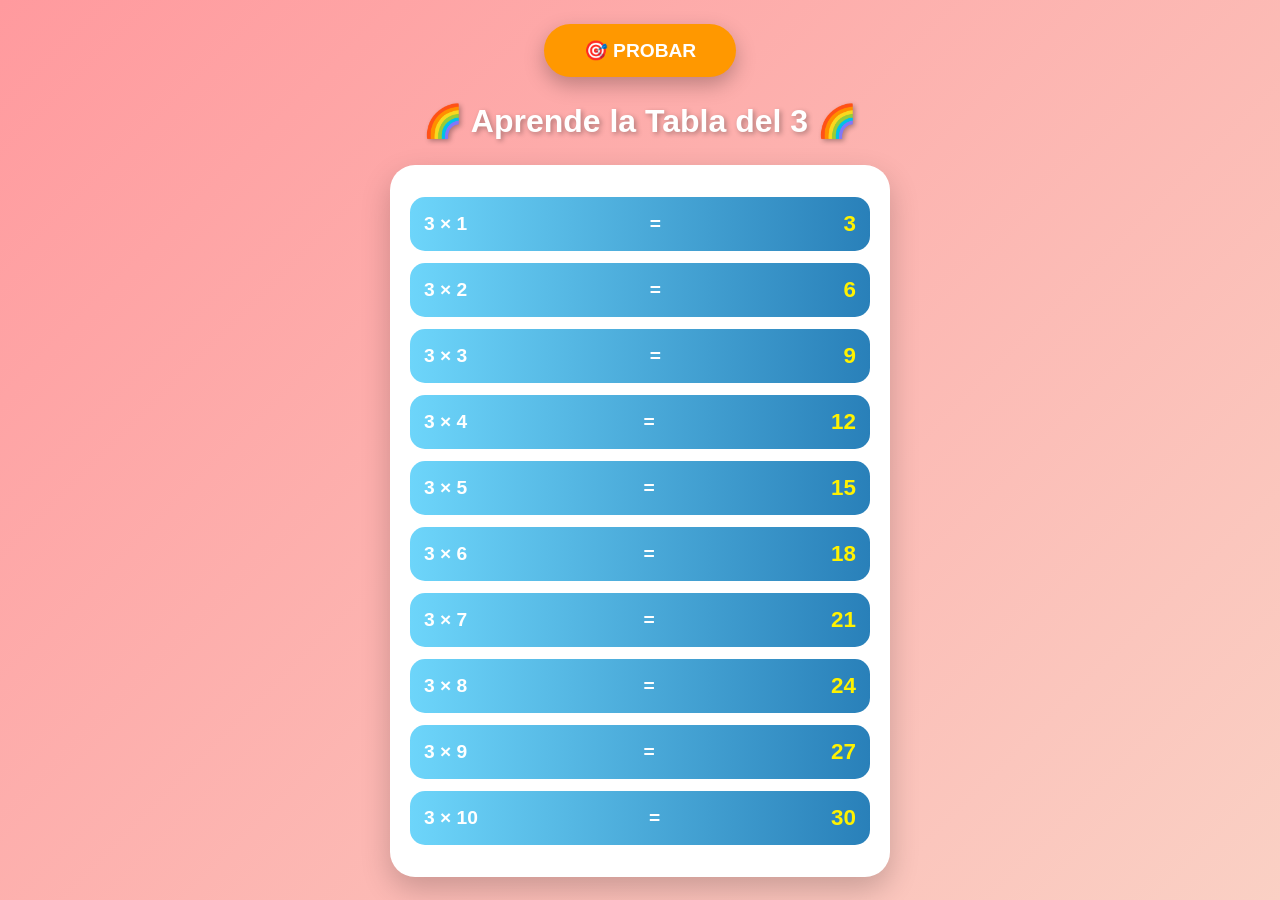
==== tablas/multiplicar.html @ d69b07de "Documentos base de proyecto TABLAS" ====
<!DOCTYPE html>
<html lang="es">
<head>
    <meta charset="UTF-8">
    <meta name="viewport" content="width=device-width, initial-scale=1.0">
    <title>Tabla del 3</title>
    <link rel="stylesheet" href="multiplicar.css">
</head>
<body>

    <div class="contenedor">

        <button class="btn-probar">🎯 PROBAR</button>

        <h1>🌈 Aprende la Tabla del 3 🌈</h1>

        <div class="tarjeta">

            <div class="fila">
                <span>3 × 1</span>
                <span>=</span>
                <strong>3</strong>
            </div>

            <div class="fila">
                <span>3 × 2</span>
                <span>=</span>
                <strong>6</strong>
            </div>

            <div class="fila">
                <span>3 × 3</span>
                <span>=</span>
                <strong>9</strong>
            </div>

            <div class="fila">
                <span>3 × 4</span>
                <span>=</span>
                <strong>12</strong>
            </div>

            <div class="fila">
                <span>3 × 5</span>
                <span>=</span>
                <strong>15</strong>
            </div>

            <div class="fila">
                <span>3 × 6</span>
                <span>=</span>
                <strong>18</strong>
            </div>

            <div class="fila">
                <span>3 × 7</span>
                <span>=</span>
                <strong>21</strong>
            </div>

            <div class="fila">
                <span>3 × 8</span>
                <span>=</span>
                <strong>24</strong>
            </div>

            <div class="fila">
                <span>3 × 9</span>
                <span>=</span>
                <strong>27</strong>
            </div>

            <div class="fila">
                <span>3 × 10</span>
                <span>=</span>
                <strong>30</strong>
            </div>

        </div>

    </div>

</body>
</html>
---- tablas/multiplicar.css ----
*{
    margin:0;
    padding:0;
    box-sizing:border-box;
}

body{
    font-family:Arial, Helvetica, sans-serif;
    min-height:100vh;
    display:flex;
    justify-content:center;
    align-items:center;
    padding:20px;
    background:linear-gradient(135deg,#ff9a9e,#fad0c4,#fbc2eb,#a1c4fd,#c2ffd8);
    background-size:400% 400%;
    animation:fondo 10s ease infinite;
}

@keyframes fondo{
    0%{
        background-position:0% 50%;
    }
    50%{
        background-position:100% 50%;
    }
    100%{
        background-position:0% 50%;
    }
}

.contenedor{
    width:100%;
    max-width:500px;
    text-align:center;
}

.btn-probar{
    background:#ff9800;
    color:white;
    border:none;
    padding:15px 40px;
    border-radius:40px;
    font-size:1.2rem;
    font-weight:bold;
    cursor:pointer;
    margin-bottom:25px;
    box-shadow:0 8px 20px rgba(0,0,0,.25);
    animation:rebote 1.5s infinite;
    transition:.3s;
}

.btn-probar:hover{
    transform:scale(1.1);
    background:#ff5722;
}

@keyframes rebote{

    0%,100%{
        transform:translateY(0);
    }

    50%{
        transform:translateY(-10px);
    }

}

h1{
    color:white;
    margin-bottom:25px;
    text-shadow:2px 2px 5px rgba(0,0,0,.3);
    animation:aparecer 1s;
}

@keyframes aparecer{

    from{
        opacity:0;
        transform:translateY(-30px);
    }

    to{
        opacity:1;
        transform:translateY(0);
    }

}

.tarjeta{

    background:white;
    border-radius:25px;
    padding:20px;
    box-shadow:0 12px 30px rgba(0,0,0,.2);

}

.fila{

    display:flex;
    justify-content:space-between;
    align-items:center;
    margin:12px 0;
    padding:14px;
    border-radius:15px;
    background:linear-gradient(90deg,#6dd5fa,#2980b9);
    color:white;
    font-size:1.2rem;
    font-weight:bold;
    transition:.3s;

}

.fila:hover{

    transform:scale(1.05) rotate(-1deg);
    background:linear-gradient(90deg,#ffb347,#ffcc33);

}

strong{

    font-size:1.4rem;
    color:#fff200;

}

@media (max-width:600px){

    h1{
        font-size:1.8rem;
    }

    .fila{
        font-size:1rem;
        padding:12px;
    }

    .btn-probar{
        width:100%;
        font-size:1.1rem;
    }

}
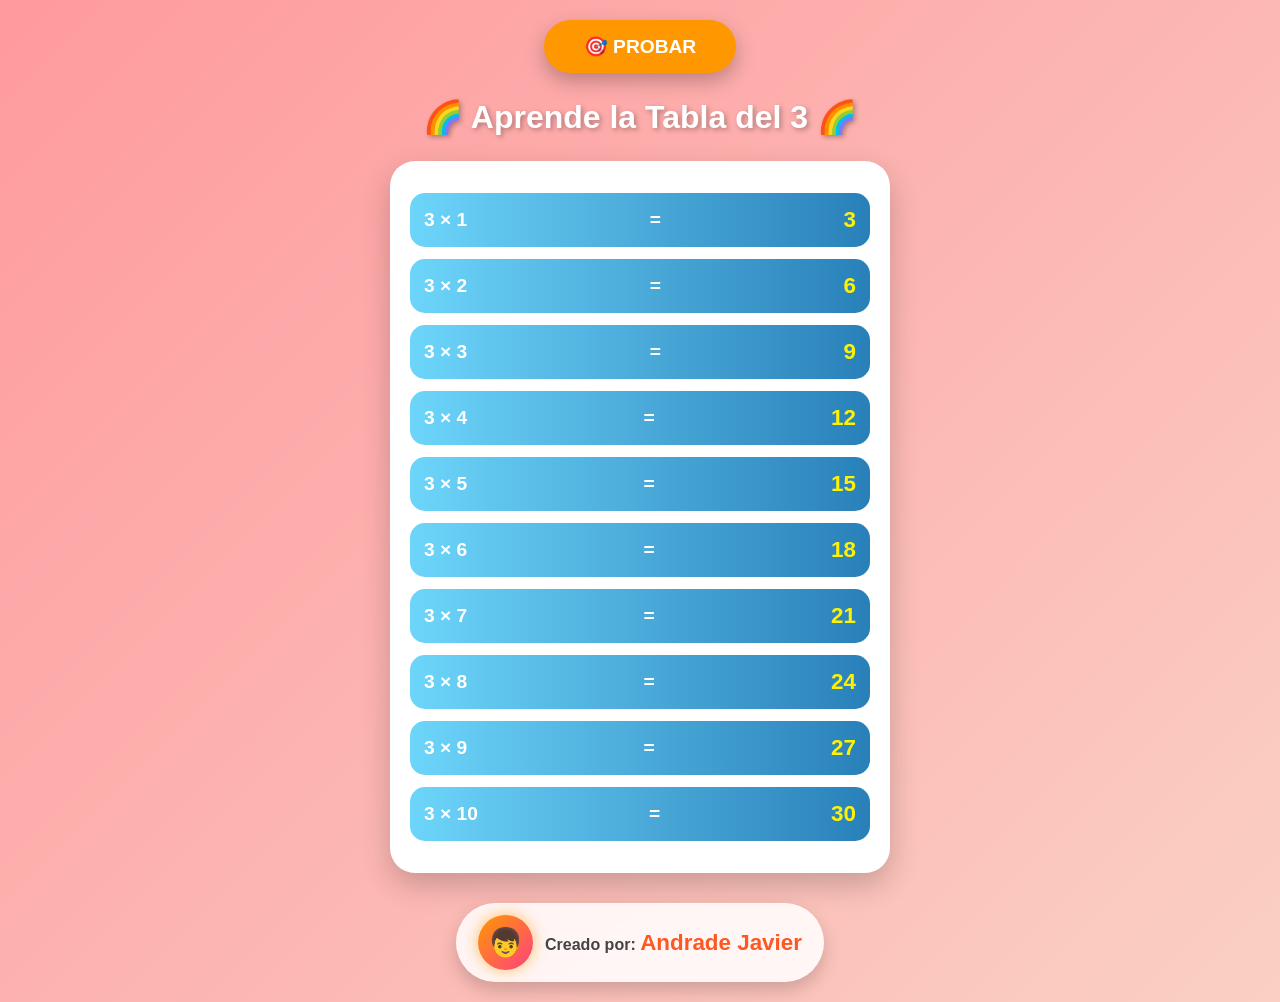
==== commit 3682080a: "Identificar contenedor e items dentro de estructura html" ====
--- a/tablas/multiplicar.html
+++ b/tablas/multiplicar.html
@@ -14,9 +14,9 @@
 
         <h1>🌈 Aprende la Tabla del 3 🌈</h1>
 
-        <div class="tarjeta">
+        <div class="tarjeta" id="contenedor">
 
-            <div class="fila">
+            <div class="fila" id="items">
                 <span>3 × 1</span>
                 <span>=</span>
                 <strong>3</strong>
@@ -78,7 +78,22 @@
 
         </div>
 
+        <footer class="pie-pagina">
+
+    <div class="autor">
+
+        <div class="avatar">
+            👦
+        </div>
+
+        <span>Creado por: <strong>Andrade Javier</strong></span>
+
     </div>
+
+</footer>
+
+    </div>
+    
 
 </body>
 </html>
--- a/tablas/multiplicar.css
+++ b/tablas/multiplicar.css
@@ -126,6 +126,108 @@
 
 }
 
+/*==========================
+    PIE DE PÁGINA
+==========================*/
+
+.pie-pagina{
+
+    width:100%;
+    margin-top:30px;
+    display:flex;
+    justify-content:center;
+
+}
+
+.autor{
+
+    display:flex;
+    align-items:center;
+    gap:12px;
+    padding:12px 22px;
+    background:rgba(255,255,255,.85);
+    border-radius:50px;
+    box-shadow:0 8px 18px rgba(0,0,0,.18);
+    backdrop-filter:blur(6px);
+
+    animation:flotar 3s ease-in-out infinite;
+
+}
+
+.avatar{
+
+    width:55px;
+    height:55px;
+    border-radius:50%;
+    background:linear-gradient(135deg,#ff9800,#ff4081);
+    display:flex;
+    justify-content:center;
+    align-items:center;
+    font-size:28px;
+    color:#fff;
+    box-shadow:0 0 15px rgba(255,152,0,.6);
+
+}
+
+.autor span{
+
+    font-size:1rem;
+    font-weight:bold;
+    color:#444;
+
+}
+
+.autor strong{
+
+    color:#ff5722;
+
+}
+
+@keyframes flotar{
+
+    0%{
+        transform:translateY(0px);
+    }
+
+    50%{
+        transform:translateY(-6px);
+    }
+
+    100%{
+        transform:translateY(0px);
+    }
+
+}
+
+/* Responsive */
+
+@media(max-width:600px){
+
+    .autor{
+
+        width:95%;
+        justify-content:center;
+        text-align:center;
+        padding:10px 15px;
+
+    }
+
+    .avatar{
+
+        width:45px;
+        height:45px;
+        font-size:22px;
+
+    }
+
+    .autor span{
+
+        font-size:.9rem;
+
+    }
+
+}
+
 @media (max-width:600px){
 
     h1{
@@ -142,4 +244,4 @@
         font-size:1.1rem;
     }
 
-}+}
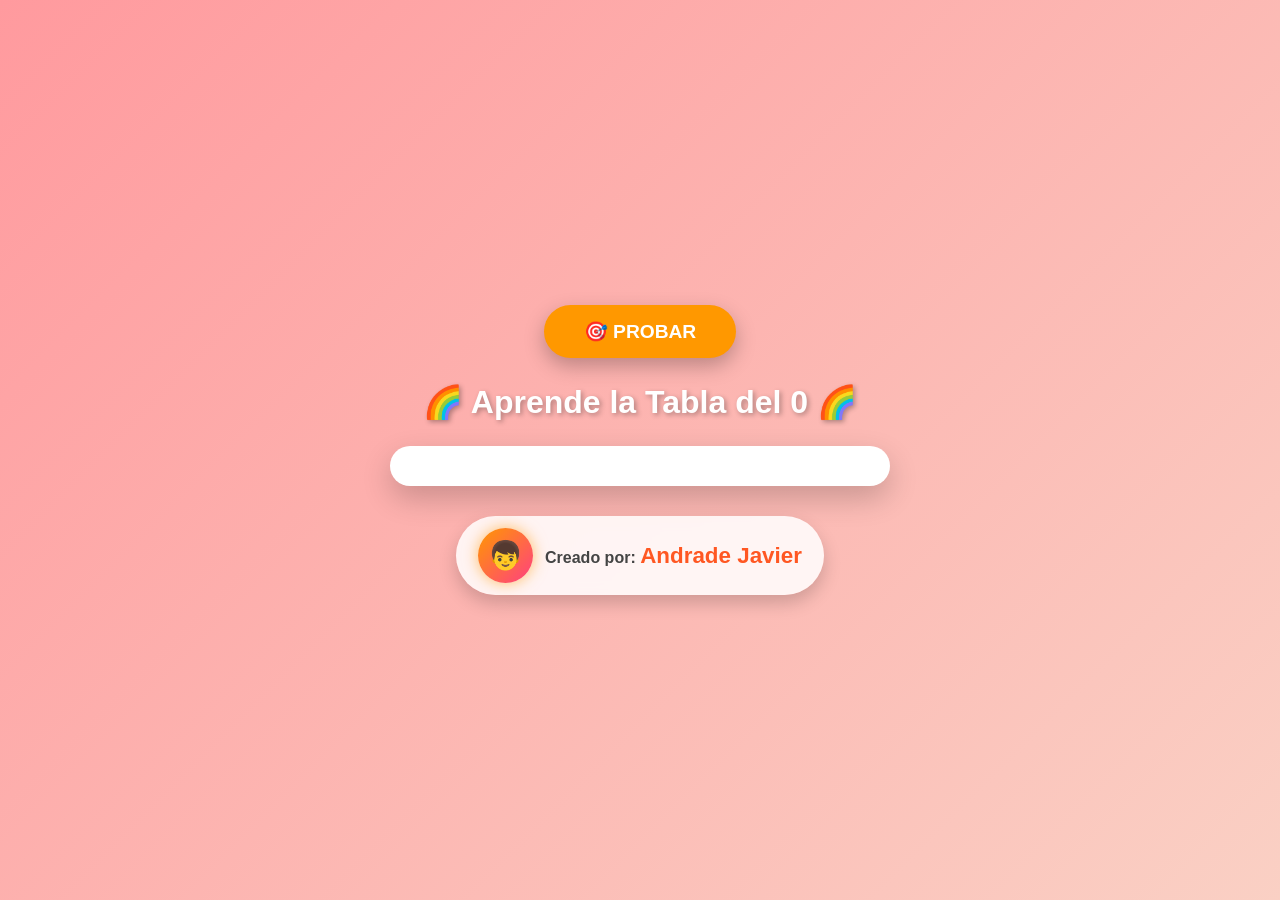
==== commit 16709a03: "Mejorar funcion generarTabla que automatiza tabla y cambia tiutlo" ====
--- a/tablas/multiplicar.html
+++ b/tablas/multiplicar.html
@@ -5,78 +5,17 @@
     <meta name="viewport" content="width=device-width, initial-scale=1.0">
     <title>Tabla del 3</title>
     <link rel="stylesheet" href="multiplicar.css">
+    <script src="multiplicar.js"></script>
 </head>
 <body>
 
     <div class="contenedor">
 
-        <button class="btn-probar">🎯 PROBAR</button>
+        <button class="btn-probar" onclick="generarTablas()">🎯 PROBAR</button>
 
-        <h1>🌈 Aprende la Tabla del 3 🌈</h1>
+        <h1 id="txtTitiulo">🌈 Aprende la Tabla del 0 🌈</h1>
 
-        <div class="tarjeta" id="contenedor">
-
-            <div class="fila" id="items">
-                <span>3 × 1</span>
-                <span>=</span>
-                <strong>3</strong>
-            </div>
-
-            <div class="fila">
-                <span>3 × 2</span>
-                <span>=</span>
-                <strong>6</strong>
-            </div>
-
-            <div class="fila">
-                <span>3 × 3</span>
-                <span>=</span>
-                <strong>9</strong>
-            </div>
-
-            <div class="fila">
-                <span>3 × 4</span>
-                <span>=</span>
-                <strong>12</strong>
-            </div>
-
-            <div class="fila">
-                <span>3 × 5</span>
-                <span>=</span>
-                <strong>15</strong>
-            </div>
-
-            <div class="fila">
-                <span>3 × 6</span>
-                <span>=</span>
-                <strong>18</strong>
-            </div>
-
-            <div class="fila">
-                <span>3 × 7</span>
-                <span>=</span>
-                <strong>21</strong>
-            </div>
-
-            <div class="fila">
-                <span>3 × 8</span>
-                <span>=</span>
-                <strong>24</strong>
-            </div>
-
-            <div class="fila">
-                <span>3 × 9</span>
-                <span>=</span>
-                <strong>27</strong>
-            </div>
-
-            <div class="fila">
-                <span>3 × 10</span>
-                <span>=</span>
-                <strong>30</strong>
-            </div>
-
-        </div>
+        <div class="tarjeta" id="contenedor"></div>
 
         <footer class="pie-pagina">
 
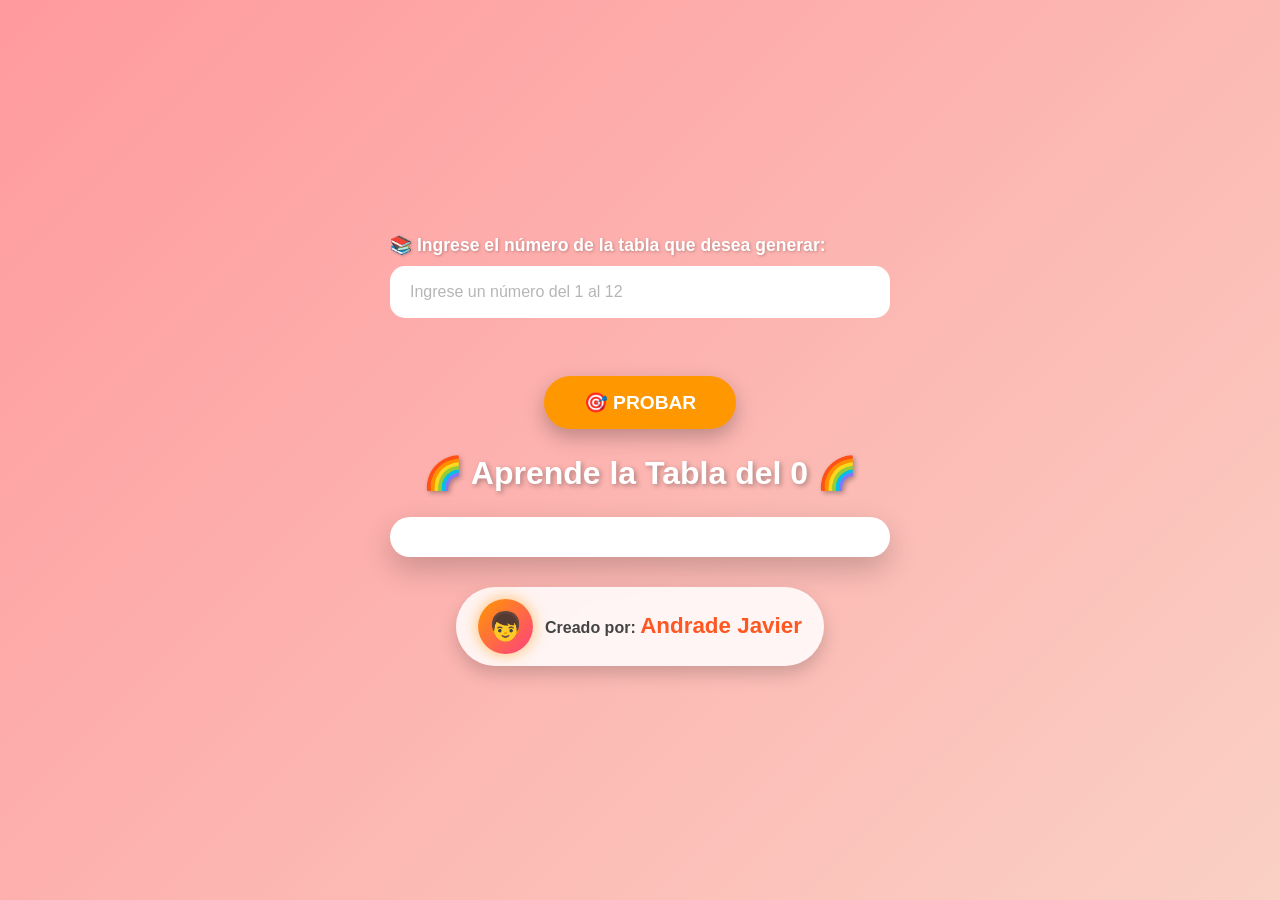
==== commit 2ef6824e: "Agregar input para generar tabla, mejorar aspecto, generar validacion mediante IA" ====
--- a/tablas/multiplicar.html
+++ b/tablas/multiplicar.html
@@ -3,13 +3,26 @@
 <head>
     <meta charset="UTF-8">
     <meta name="viewport" content="width=device-width, initial-scale=1.0">
-    <title>Tabla del 3</title>
+    <title>Tabla de multiplicar</title>
     <link rel="stylesheet" href="multiplicar.css">
     <script src="multiplicar.js"></script>
 </head>
 <body>
 
     <div class="contenedor">
+        
+        <div class="grupo-input">
+        <label for="txtNumeroTabla">
+        📚 Ingrese el número de la tabla que desea generar:
+        </label>
+        <input
+        type="number"
+        id="txtNumeroTabla"
+        placeholder="Ingrese un número del 1 al 12"
+        required/>
+        <span class="mensaje-error" id="errorNumeroTabla"></span>
+
+</div>
 
         <button class="btn-probar" onclick="generarTablas()">🎯 PROBAR</button>
 
--- a/tablas/multiplicar.css
+++ b/tablas/multiplicar.css
@@ -245,3 +245,126 @@
     }
 
 }
+
+/*==========================
+        INPUT TABLA
+==========================*/
+
+.grupo-input{
+
+    display:flex;
+    flex-direction:column;
+    margin-bottom:30px;
+    text-align:left;
+
+}
+
+.grupo-input label{
+
+    color:#ffffff;
+    font-size:1.1rem;
+    font-weight:bold;
+    margin-bottom:10px;
+    text-shadow:1px 1px 3px rgba(0,0,0,.25);
+
+}
+
+/*==============================
+    INPUT - ESTADO NORMAL
+===============================*/
+
+#txtNumeroTabla{
+
+    width:100%;
+    padding:15px 18px;
+    font-size:1rem;
+    border:2px solid transparent;
+    border-radius:15px;
+    outline:none;
+
+    transition:
+        border-color .3s ease,
+        box-shadow .3s ease,
+        transform .2s ease;
+
+}
+
+/* Placeholder */
+
+#txtNumeroTabla::placeholder{
+
+    color:#8f8f8f;
+    opacity:.65;
+
+}
+
+/* Al hacer clic */
+
+#txtNumeroTabla:focus{
+
+    transform:scale(1.01);
+
+}
+
+/*==============================
+      INPUT VÁLIDO
+===============================*/
+
+.input-correcto{
+
+    border-color:#2ecc71 !important;
+
+    box-shadow:
+        0 0 8px rgba(46,204,113,.45),
+        0 0 18px rgba(46,204,113,.30);
+
+}
+
+/*==============================
+      INPUT INVÁLIDO
+===============================*/
+
+.input-error{
+
+    border-color:#e74c3c !important;
+
+    box-shadow:
+        0 0 8px rgba(231,76,60,.45),
+        0 0 18px rgba(231,76,60,.30);
+
+}
+
+/*==============================
+      MENSAJE DE ERROR
+===============================*/
+
+.mensaje-error{
+
+    display:block;
+    min-height:20px;
+
+    margin-top:8px;
+    margin-left:4px;
+
+    color:#d63031;
+    font-size:.90rem;
+    font-style:italic;
+    font-weight:500;
+
+    opacity:0;
+    transform:translateY(-5px);
+
+    transition:
+        opacity .35s ease,
+        transform .35s ease;
+
+}
+
+/* Mostrar mensaje */
+
+.mostrar-error{
+
+    opacity:1;
+    transform:translateY(0);
+
+}
